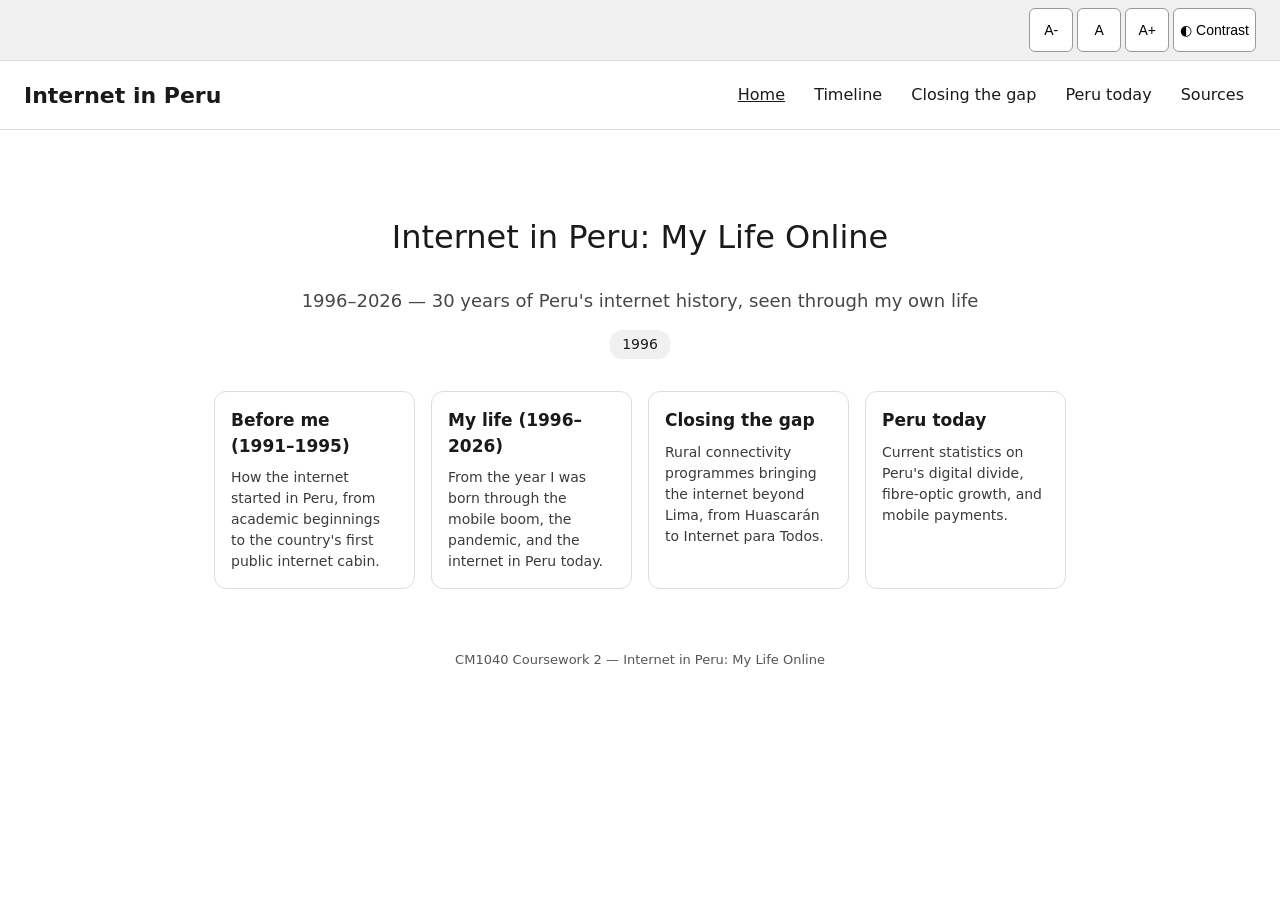
==== index.html @ ed7a1f94 "Build index.html (Home page)" ====
<!DOCTYPE html>
<html lang="en">
<head>
  <meta charset="UTF-8">
  <meta name="viewport" content="width=device-width, initial-scale=1.0">
  <title>Internet in Peru — My Life Online</title>
  <link rel="stylesheet" href="css/style.css">
</head>
<body>

  <div id="accessibility-bar">
    <button id="a11y-font-decrease" aria-label="Decrease font size">A-</button>
    <button id="a11y-font-reset" aria-label="Reset font size">A</button>
    <button id="a11y-font-increase" aria-label="Increase font size">A+</button>
    <button id="a11y-contrast-toggle" aria-label="Toggle high contrast">&#9680; Contrast</button>
  </div>

  <a class="skip-link" href="#main-content">Skip to main content</a>

  <header>
    <h2>Internet in Peru</h2>
    <nav aria-label="Main navigation">
      <a href="index.html" aria-current="page">Home</a>
      <a href="timeline.html">Timeline</a>
      <a href="closing-the-gap.html">Closing the gap</a>
      <a href="peru-today.html">Peru today</a>
      <a href="sources.html">Sources</a>
    </nav>
  </header>

  <main id="main-content">
    <section class="home-hero">
      <h1>Internet in Peru: My Life Online</h1>
      <p class="home-subtitle">1996&ndash;2026 &mdash; 30 years of Peru's internet history, seen through my own life</p>
      <span class="year-badge">1996</span>
    </section>

    <section class="home-cards" aria-label="Explore the site">
      <a class="teaser-card" href="timeline.html">
        <h2>Before me (1991&ndash;1995)</h2>
        <p>How the internet started in Peru, from academic beginnings to the country's first public internet cabin.</p>
      </a>
      <a class="teaser-card" href="timeline.html">
        <h2>My life (1996&ndash;2026)</h2>
        <p>From the year I was born through the mobile boom, the pandemic, and the internet in Peru today.</p>
      </a>
      <a class="teaser-card" href="closing-the-gap.html">
        <h2>Closing the gap</h2>
        <p>Rural connectivity programmes bringing the internet beyond Lima, from Huascar&aacute;n to Internet para Todos.</p>
      </a>
      <a class="teaser-card" href="peru-today.html">
        <h2>Peru today</h2>
        <p>Current statistics on Peru's digital divide, fibre-optic growth, and mobile payments.</p>
      </a>
    </section>
  </main>

  <footer>
    <p>CM1040 Coursework 2 &mdash; Internet in Peru: My Life Online</p>
  </footer>

  <script type="module">
    import { initAccessibilityBar } from "./js/accessibilityBar.js";
    initAccessibilityBar();
  </script>

</body>
</html>
---- css/style.css ----
* {
  box-sizing: border-box;
}

html {
  font-size: 100%; /* 100% = 16px browser default; the stepper changes THIS value */
}

:root {
  --text-color: #1a1a1a;
  --bg-color: #ffffff;
}

body {
  font-family: system-ui, sans-serif;
  font-size: 1rem;      /* 1rem = whatever html's font-size currently is */
  line-height: 1.5;
  color: var(--text-color);
  background-color: var(--bg-color);
  margin: 0;
}

/* High-contrast alternate theme, toggled via accessibilityBar.js */
body.alt-theme {
  --text-color: #ffffff;
  --bg-color: #000000;
}

body.alt-theme a,
body.alt-theme button {
  border-color: #ffffff;
}

body.alt-theme .timeline-event {
  border-color: #ffffff;
}

/* ---------- Accessibility bar ---------- */

#accessibility-bar {
  display: flex;
  justify-content: flex-end;
  gap: 4px;
  padding: 0.5rem 1.5rem;
  background: #f0f0f0;
  border-bottom: 1px solid #ddd;
}

body.alt-theme #accessibility-bar {
  background: #111111;
  border-bottom-color: #ffffff;
}

#accessibility-bar button {
  min-height: 44px;
  min-width: 44px;
  border: 1px solid #999;
  background: #ffffff;
  border-radius: 6px;
  font-size: 0.875rem;
  cursor: pointer;
}

#accessibility-bar button[aria-pressed="true"] {
  background: #1a1a1a;
  color: #ffffff;
}

#accessibility-bar button:focus-visible {
  outline: 2px solid #0057ff;
  outline-offset: 2px;
}

/* ---------- Skip link ---------- */

.sr-only {
  position: absolute;
  width: 1px;
  height: 1px;
  padding: 0;
  margin: -1px;
  overflow: hidden;
  clip: rect(0, 0, 0, 0);
  white-space: nowrap;
  border: 0;
}

.skip-link {
  position: absolute;
  left: -999px;
  top: 0;
  background: #1a1a1a;
  color: #ffffff;
  padding: 0.5rem 1rem;
  z-index: 100;
}
.skip-link:focus {
  left: 0;
}

/* ---------- Header / nav ---------- */

header {
  display: flex;
  justify-content: space-between;
  align-items: center;
  padding: 0.75rem 1.5rem;
  border-bottom: 1px solid #ddd;
}

header h2 {
  font-size: 1.375rem; /* was: browser default (unscaled bug) -- now explicit and scalable */
  margin: 0;
}

nav a {
  display: inline-flex;
  align-items: center;
  min-height: 44px;
  padding: 0 0.75rem;
  color: var(--text-color);
  text-decoration: none;
  font-size: 1rem;
}
nav a:hover,
nav a[aria-current="page"] {
  text-decoration: underline;
}
nav a:focus-visible {
  outline: 2px solid #0057ff;
  outline-offset: 2px;
}

/* ---------- Main content ---------- */

main {
  max-width: 56.25rem; /* ~900px */
  margin: 0 auto;
  padding: 1.5rem;
}

h1 {
  font-size: 2rem; /* was 32px -- now scales with the root */
  font-weight: 500;
}

/* ---------- Home page ---------- */

.home-hero {
  text-align: center;
  padding: 2rem 1rem 1.5rem;
}

.home-subtitle {
  font-size: 1.125rem;
  color: var(--text-color);
  opacity: 0.8;
  margin: 0.5rem 0 1rem;
}

.year-badge {
  display: inline-block;
  font-size: 0.875rem;
  padding: 0.25rem 0.75rem;
  border-radius: 12px;
  background: #f0f0f0;
  color: var(--text-color);
}

body.alt-theme .year-badge {
  background: #222222;
  color: #ffffff;
}

.home-cards {
  display: grid;
  grid-template-columns: repeat(auto-fit, minmax(200px, 1fr));
  gap: 1rem;
  margin-top: 0.5rem;
}

.teaser-card {
  display: block;
  border: 1px solid #ddd;
  border-radius: 12px;
  padding: 1rem;
  text-decoration: none;
  color: inherit;
  min-height: 44px;
}

.teaser-card:hover {
  border-color: #999;
}

.teaser-card:focus-visible {
  outline: 2px solid #0057ff;
  outline-offset: 2px;
}

.teaser-card h2 {
  font-size: 1.0625rem;
  margin: 0 0 0.5rem;
}

.teaser-card p {
  font-size: 0.875rem;
  margin: 0;
  color: var(--text-color);
  opacity: 0.85;
}

body.alt-theme .teaser-card {
  border-color: #ffffff;
}

/* ---------- Timeline filters ---------- */

#timeline-filters {
  display: flex;
  gap: 0.5rem;
  flex-wrap: wrap;
  margin-bottom: 1.5rem;
}

#timeline-filters button {
  min-height: 44px;
  min-width: 44px;
  padding: 0 1rem;
  border-radius: 22px;
  border: 1px solid #999;
  background: #f5f5f5;
  font-size: 0.875rem; /* was 14px */
  cursor: pointer;
}

#timeline-filters button[aria-pressed="true"] {
  background: #1a1a1a;
  color: #ffffff;
  border-color: #1a1a1a;
}

#timeline-filters button:focus-visible {
  outline: 2px solid #0057ff;
  outline-offset: 2px;
}

/* ---------- Timeline events ---------- */

.timeline-event {
  border: 1px solid #ddd;
  border-radius: 8px;
  padding: 1rem;
  margin-bottom: 0.75rem;
}

.timeline-event:focus-visible {
  outline: 2px solid #0057ff;
  outline-offset: 2px;
}

.timeline-event__badge {
  display: inline-block;
  font-size: 0.75rem; /* was 12px */
  padding: 0.125rem 0.625rem;
  border-radius: 12px;
  margin-bottom: 0.5rem;
}

.badge-before-me .timeline-event__badge {
  background: #e8e4da;
  color: #4a4436;
}

.badge-my-life .timeline-event__badge {
  background: #dbeafe;
  color: #1e3a8a;
}

h2.timeline-event__title {
  font-size: 1.125rem; /* was 18px */
  font-weight: 500;
  margin: 0 0 0.5rem;
}

.timeline-event__description {
  font-size: 0.9375rem; /* was 15px */
  margin: 0 0 0.5rem;
}

.timeline-event__citation {
  font-size: 0.75rem; /* was 12px */
  color: #555;
  margin: 0;
}

body.alt-theme .timeline-event__citation {
  color: #cccccc;
}

/* ---------- Footer ---------- */

footer {
  text-align: center;
  font-size: 0.8125rem; /* was 13px */
  color: #555;
  padding: 1.5rem;
}

/* ---------- Responsive ---------- */

@media (max-width: 480px) {
  h1 {
    font-size: 1.625rem; /* was 26px */
  }
  #timeline-filters button {
    font-size: 0.8125rem; /* was 13px */
    padding: 0 0.75rem;
  }
}
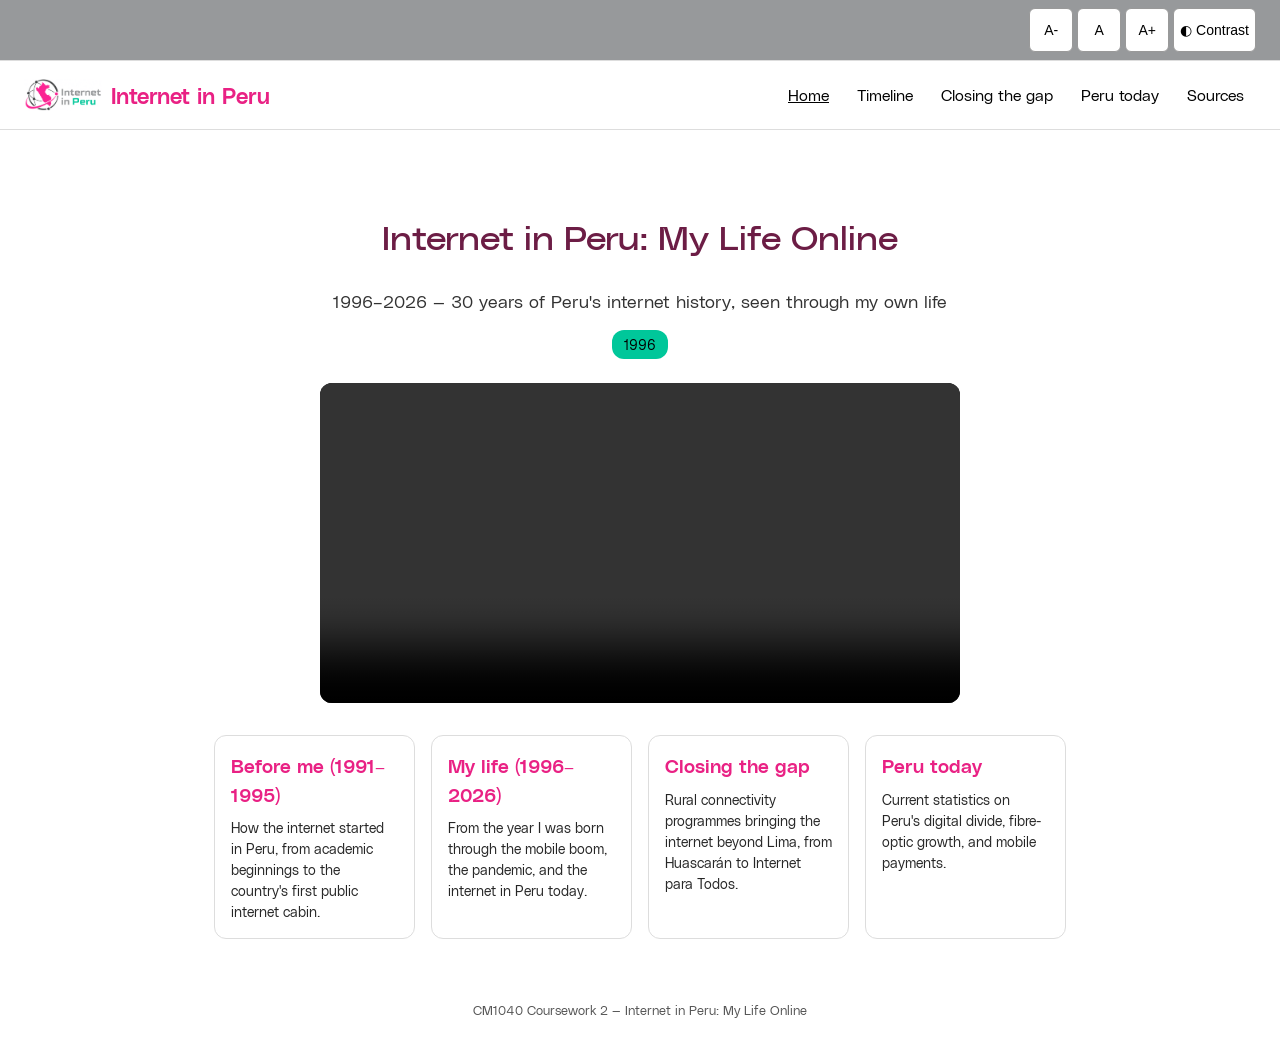
==== commit 234dcf9e: "Self-host licensed PolySans font files" ====
--- a/index.html
+++ b/index.html
@@ -4,6 +4,7 @@
   <meta charset="UTF-8">
   <meta name="viewport" content="width=device-width, initial-scale=1.0">
   <title>Internet in Peru — My Life Online</title>
+  <meta name="description" content="An interactive site tracing the history of the internet in Peru from 1991 to 2026, seen through the author's own life, with a timeline, rural connectivity programmes, and current digital-divide statistics.">
   <link rel="stylesheet" href="css/style.css">
 </head>
 <body>
@@ -18,7 +19,10 @@
   <a class="skip-link" href="#main-content">Skip to main content</a>
 
   <header>
-    <h2>Internet in Peru</h2>
+    <h2 class="site-logo">
+      <img class="site-logo__image" src="img/Logo.png" alt="">
+      <span class="site-logo__text">Internet in Peru</span>
+    </h2>
     <nav aria-label="Main navigation">
       <a href="index.html" aria-current="page">Home</a>
       <a href="timeline.html">Timeline</a>
@@ -35,12 +39,21 @@
       <span class="year-badge">1996</span>
     </section>
 
+    <section class="home-video" aria-label="Introductory video">
+      <h2 class="sr-only">Watch: Peru's internet journey</h2>
+      <video controls preload="metadata" class="home-video__player">
+        <source src="img/Peru_Internet_Journey.mp4" type="video/mp4">
+        Your browser does not support embedded video. You can find this project's video summary in the
+        <code>img</code> folder as <code>Peru_Internet_Journey.mp4</code>.
+      </video>
+    </section>
+
     <section class="home-cards" aria-label="Explore the site">
-      <a class="teaser-card" href="timeline.html">
+      <a class="teaser-card" href="timeline.html?filter=before">
         <h2>Before me (1991&ndash;1995)</h2>
         <p>How the internet started in Peru, from academic beginnings to the country's first public internet cabin.</p>
       </a>
-      <a class="teaser-card" href="timeline.html">
+      <a class="teaser-card" href="timeline.html?filter=during">
         <h2>My life (1996&ndash;2026)</h2>
         <p>From the year I was born through the mobile boom, the pandemic, and the internet in Peru today.</p>
       </a>
--- a/css/style.css
+++ b/css/style.css
@@ -7,12 +7,56 @@
 }
 
 :root {
-  --text-color: #1a1a1a;
+  --text-color: #000000;
   --bg-color: #ffffff;
+
+  /* ---- Brand palette (provided by the client/author) ---- */
+  --color-h1: #6C1D45;       /* Pantone 222 C */
+  --color-h2: #E92184;
+  --color-highlight: #00C79A; /* used as a background chip, not as text-on-white -- see note below */
+  --color-table-shade: #97999B; /* Pantone Cool Gray 7C */
+
+  /* ---- Typography ----
+     Poly Sans is a commercial/licensed typeface (not on Google Fonts).
+     Real font files are self-hosted from /fonts (see @font-face below);
+     the extra names in each list are just a safety-net fallback in case
+     a file ever fails to load. */
+  --font-h1: "PolySans Neutral Wide", "Poly Sans Neutral Wide", "Space Grotesk", sans-serif;
+  --font-h2: "PolySans Median", "Poly Sans Median", "Space Grotesk", sans-serif;
+  --font-h3: "PolySans Slim", "Poly Sans Slim", "Space Grotesk", sans-serif;
+  --font-body: "PolySans Slim", "Poly Sans Slim", "Space Grotesk", sans-serif;
+}
+
+/* Self-hosted Poly Sans files, from the project's /fonts folder.
+   font-weight: 100 900 (a range, not a single number) tells the browser
+   "this one static file covers any weight you ask for", so when other
+   CSS asks for e.g. font-weight: 700, the browser uses this real file
+   instead of trying to fake-bold it. The %20 in each URL is just an
+   escaped space, since the .ttf filenames contain spaces. */
+@font-face {
+  font-family: "PolySans Neutral Wide";
+  src: url("../fonts/PolySans%20Neutral%20Wide.ttf") format("truetype");
+  font-weight: 100 900;
+  font-style: normal;
+  font-display: swap;
+}
+@font-face {
+  font-family: "PolySans Median";
+  src: url("../fonts/PolySans%20Median.ttf") format("truetype");
+  font-weight: 100 900;
+  font-style: normal;
+  font-display: swap;
+}
+@font-face {
+  font-family: "PolySans Slim";
+  src: url("../fonts/PolySans%20Slim.ttf") format("truetype");
+  font-weight: 100 900;
+  font-style: normal;
+  font-display: swap;
 }
 
 body {
-  font-family: system-ui, sans-serif;
+  font-family: var(--font-body);
   font-size: 1rem;      /* 1rem = whatever html's font-size currently is */
   line-height: 1.5;
   color: var(--text-color);
@@ -39,10 +83,11 @@
 
 #accessibility-bar {
   display: flex;
+  flex-wrap: wrap;
   justify-content: flex-end;
   gap: 4px;
   padding: 0.5rem 1.5rem;
-  background: #f0f0f0;
+  background: var(--color-table-shade);
   border-bottom: 1px solid #ddd;
 }
 
@@ -102,15 +147,39 @@
 
 header {
   display: flex;
+  flex-wrap: wrap;
   justify-content: space-between;
   align-items: center;
+  gap: 0.5rem;
   padding: 0.75rem 1.5rem;
   border-bottom: 1px solid #ddd;
+}
+
+header nav {
+  display: flex;
+  flex-wrap: wrap;
+  gap: 0.25rem;
 }
 
 header h2 {
   font-size: 1.375rem; /* was: browser default (unscaled bug) -- now explicit and scalable */
   margin: 0;
+}
+
+.site-logo {
+  display: flex;
+  align-items: center;
+  gap: 0.5rem;
+}
+
+.site-logo__image {
+  height: 2rem;
+  width: auto;
+  display: block;
+}
+
+body.alt-theme .site-logo__image {
+  filter: brightness(0) invert(1); /* keeps the logo visible on the dark high-contrast background */
 }
 
 nav a {
@@ -142,6 +211,338 @@
 h1 {
   font-size: 2rem; /* was 32px -- now scales with the root */
   font-weight: 500;
+  font-family: var(--font-h1);
+  color: var(--color-h1);
+}
+
+/* All h2 headings use the brand pink. Bumped to >=19px + bold wherever
+   a smaller instance existed, so each one qualifies as WCAG "large text"
+   (>=18.66px bold) -- #E92184 on white is ~4.19:1, which passes at the
+   large-text 3:1 threshold but NOT the 4.5:1 required for normal-size
+   text. Do not shrink these back down without re-checking contrast. */
+h2 {
+  font-family: var(--font-h2);
+  color: var(--color-h2);
+  font-weight: 700;
+}
+
+h3 {
+  font-family: var(--font-h3);
+}
+
+/* ---------- Sources: AI transparency note ---------- */
+
+.ai-note {
+  border: 1px solid var(--border-strong, #1a1a1a);
+  border-radius: 8px;
+  padding: 1rem 1.25rem;
+  margin: 1.5rem 0;
+  background: #f9f9f9;
+}
+
+body.alt-theme .ai-note {
+  background: #111111;
+  border-color: #ffffff;
+}
+
+.ai-note h2 {
+  font-size: 1.1875rem; /* bumped from 17px so it qualifies as WCAG large text with the H2 pink */
+  margin: 0 0 0.5rem;
+}
+
+.ai-note p {
+  font-size: 0.9375rem;
+  margin: 0;
+}
+
+/* ---------- Sources: reference list ---------- */
+
+.reference-list {
+  list-style: none;
+  margin: 0 0 1.5rem;
+  padding: 0;
+}
+
+.reference-entry {
+  font-size: 0.9375rem;
+  line-height: 1.5;
+  padding-left: 2rem;
+  text-indent: -2rem;
+  margin-bottom: 0.75rem;
+}
+
+.reference-list--nested {
+  margin-left: 1rem;
+}
+
+.reference-list--nested .reference-entry {
+  font-size: 0.875rem;
+}
+
+.reference-note {
+  font-size: 0.875rem;
+  color: #555;
+  margin: 0 0 1rem;
+}
+
+body.alt-theme .reference-note {
+  color: #cccccc;
+}
+
+main h3 {
+  font-size: 1.1875rem;
+  margin: 1.5rem 0 0.75rem;
+}
+
+/* ---------- Peru today: comparison table ---------- */
+
+.stats-table {
+  width: 100%;
+  border-collapse: collapse;
+  margin-bottom: 1.5rem;
+}
+
+.stats-table caption {
+  text-align: left;
+  font-size: 0.875rem;
+  color: #555;
+  margin-bottom: 0.5rem;
+}
+
+body.alt-theme .stats-table caption {
+  color: #cccccc;
+}
+
+.stats-table th,
+.stats-table td {
+  text-align: left;
+  padding: 0.625rem 0.75rem;
+  border-bottom: 1px solid #ddd;
+  font-size: 0.9375rem;
+}
+
+body.alt-theme .stats-table th,
+body.alt-theme .stats-table td {
+  border-bottom-color: #444;
+}
+
+.stats-table thead th {
+  background: var(--color-table-shade);
+  color: #000000; /* required for contrast on this mid-grey -- do not switch to white text here */
+  font-weight: 600;
+}
+
+body.alt-theme .stats-table thead th {
+  background: #222222;
+}
+
+/* Mobile: table becomes stacked cards, never a compressed table
+   (WCAG 1.4.10 Reflow) -- each row turns into its own block, and each
+   cell shows its column name via the data-label attribute. */
+@media (max-width: 480px) {
+  .stats-table thead {
+    position: absolute;
+    left: -9999px;
+    top: -9999px;
+  }
+
+  .stats-table,
+  .stats-table tbody,
+  .stats-table tr,
+  .stats-table th,
+  .stats-table td {
+    display: block;
+    width: 100%;
+  }
+
+  .stats-table tr {
+    border: 1px solid #ddd;
+    border-radius: 12px;
+    padding: 0.5rem 0.75rem;
+    margin-bottom: 0.75rem;
+  }
+
+  body.alt-theme .stats-table tr {
+    border-color: #ffffff;
+  }
+
+  .stats-table th[scope="row"] {
+    font-size: 1rem;
+    border-bottom: none;
+    padding-bottom: 0.25rem;
+  }
+
+  .stats-table td {
+    border-bottom: none;
+    padding: 0.25rem 0;
+  }
+
+  .stats-table td::before {
+    content: attr(data-label) ": ";
+    font-weight: 600;
+  }
+}
+
+/* ---------- Peru today: highlighted stats ---------- */
+
+#stats-highlights-container {
+  display: grid;
+  grid-template-columns: repeat(auto-fit, minmax(220px, 1fr));
+  gap: 1rem;
+}
+
+.stat-card {
+  border: 2px solid #d1d5db;
+  border-radius: 12px;
+  padding: 1.25rem;
+  text-align: center;
+}
+
+.stat-card__image {
+  display: block;
+  width: 100%;
+  max-width: 280px;
+  height: auto;
+  margin: 0 auto 0.75rem;
+  border-radius: 8px;
+}
+
+body.alt-theme .stat-card {
+  border-color: #ffffff;
+}
+
+.stat-card__value {
+  display: inline-block;
+  font-size: 1.75rem;
+  font-weight: 700;
+  margin: 0 0 0.375rem;
+  padding: 0.25rem 0.875rem;
+  border-radius: 12px;
+  background: var(--color-highlight);
+  color: #000000; /* #00C79A is too light for text-on-white (~2.2:1) -- used as a
+                      background chip with black text instead, which passes at ~9.6:1 */
+}
+
+.stat-card__label {
+  font-size: 0.9375rem;
+  margin: 0 0 0.375rem;
+}
+
+.stat-card__detail {
+  font-size: 0.8125rem;
+  color: #555;
+  margin: 0 0 0.5rem;
+}
+
+body.alt-theme .stat-card__detail {
+  color: #cccccc;
+}
+
+.stat-card__citation {
+  font-size: 0.75rem;
+  color: #555;
+  margin: 0;
+}
+
+body.alt-theme .stat-card__citation {
+  color: #cccccc;
+}
+
+/* ---------- Intro text ---------- */
+
+.intro-text {
+  max-width: 45rem; /* ~720px, per design spec */
+  margin: 0 auto 1.5rem;
+}
+
+/* ---------- Closing the gap: programme cards ---------- */
+
+#programs-list {
+  display: grid;
+  grid-template-columns: repeat(auto-fit, minmax(220px, 1fr));
+  gap: 1rem;
+}
+
+.program-card {
+  border: 1px solid #ddd;
+  border-radius: 12px;
+  padding: 1rem;
+}
+
+.program-card__image {
+  display: block;
+  width: 100%;
+  max-width: 320px;
+  height: auto;
+  border-radius: 8px;
+  margin-bottom: 0.75rem;
+}
+
+.program-card__status {
+  display: inline-block;
+  font-size: 0.6875rem;
+  font-weight: 600;
+  text-transform: uppercase;
+  letter-spacing: 0.03em;
+  padding: 0.125rem 0.5rem;
+  border-radius: 10px;
+  margin: 0 0.375rem 0.5rem 0;
+}
+
+.program-card--foundational .program-card__status {
+  background: #e8e4da;
+  color: #4a4436;
+}
+
+.program-card--recent .program-card__status {
+  background: #dbeafe;
+  color: #1e3a8a;
+}
+
+.program-card:focus-visible {
+  outline: 2px solid #0057ff;
+  outline-offset: 2px;
+}
+
+body.alt-theme .program-card {
+  border-color: #ffffff;
+}
+
+.program-card__year {
+  display: inline-block;
+  font-size: 0.75rem;
+  padding: 0.125rem 0.625rem;
+  border-radius: 12px;
+  background: #f0f0f0;
+  margin-bottom: 0.5rem;
+}
+
+body.alt-theme .program-card__year {
+  background: #222222;
+  color: #ffffff;
+}
+
+.program-card__title {
+  font-size: 1.1875rem; /* bumped from 18px so it qualifies as WCAG large text with the H2 pink */
+  margin: 0 0 0.5rem;
+}
+
+.program-card__entity,
+.program-card__regions,
+.program-card__scope,
+.program-card__notes {
+  font-size: 0.9375rem;
+  margin: 0 0 0.5rem;
+}
+
+.program-card__citation {
+  font-size: 0.75rem;
+  color: #555;
+  margin: 0;
+}
+
+body.alt-theme .program-card__citation {
+  color: #cccccc;
 }
 
 /* ---------- Home page ---------- */
@@ -149,6 +550,19 @@
 .home-hero {
   text-align: center;
   padding: 2rem 1rem 1.5rem;
+}
+
+.home-video {
+  max-width: 40rem;
+  margin: 0 auto 2rem;
+}
+
+.home-video__player {
+  display: block;
+  width: 100%;
+  height: auto;
+  border-radius: 12px;
+  background: #000000;
 }
 
 .home-subtitle {
@@ -161,9 +575,10 @@
 .year-badge {
   display: inline-block;
   font-size: 0.875rem;
+  font-weight: 700;
   padding: 0.25rem 0.75rem;
   border-radius: 12px;
-  background: #f0f0f0;
+  background: var(--color-highlight);
   color: var(--text-color);
 }
 
@@ -199,7 +614,7 @@
 }
 
 .teaser-card h2 {
-  font-size: 1.0625rem;
+  font-size: 1.1875rem; /* bumped from 17px so it qualifies as WCAG large text with the H2 pink */
   margin: 0 0 0.5rem;
 }
 
@@ -247,11 +662,42 @@
 
 /* ---------- Timeline events ---------- */
 
+/* Visual timeline rail: a vertical line with a dot per event, adapting
+   the wireframe's horizontal line-and-dot concept to the real content,
+   which is a scrollable list of cards rather than a single-point slider. */
+#timeline-events {
+  position: relative;
+  padding-left: 1.75rem;
+}
+
+#timeline-events::before {
+  content: "";
+  position: absolute;
+  top: 0.5rem;
+  bottom: 0.5rem;
+  left: 0.4375rem;
+  width: 2px;
+  background: var(--color-h1);
+}
+
 .timeline-event {
+  position: relative;
   border: 1px solid #ddd;
   border-radius: 8px;
   padding: 1rem;
   margin-bottom: 0.75rem;
+}
+
+.timeline-event::before {
+  content: "";
+  position: absolute;
+  left: -1.5625rem;
+  top: 1.25rem;
+  width: 10px;
+  height: 10px;
+  border-radius: 50%;
+  background: var(--color-highlight);
+  border: 2px solid var(--bg-color);
 }
 
 .timeline-event:focus-visible {
@@ -278,8 +724,8 @@
 }
 
 h2.timeline-event__title {
-  font-size: 1.125rem; /* was 18px */
-  font-weight: 500;
+  font-size: 1.1875rem; /* bumped from 18px so it qualifies as WCAG large text with the H2 pink */
+  font-weight: 700; /* was 500 -- must be bold to count as "large text" at this size */
   margin: 0 0 0.5rem;
 }
 
@@ -292,6 +738,15 @@
   font-size: 0.75rem; /* was 12px */
   color: #555;
   margin: 0;
+}
+
+.timeline-event__image {
+  display: block;
+  width: 100%;
+  max-width: 320px;
+  height: auto;
+  border-radius: 8px;
+  margin-bottom: 0.75rem;
 }
 
 body.alt-theme .timeline-event__citation {
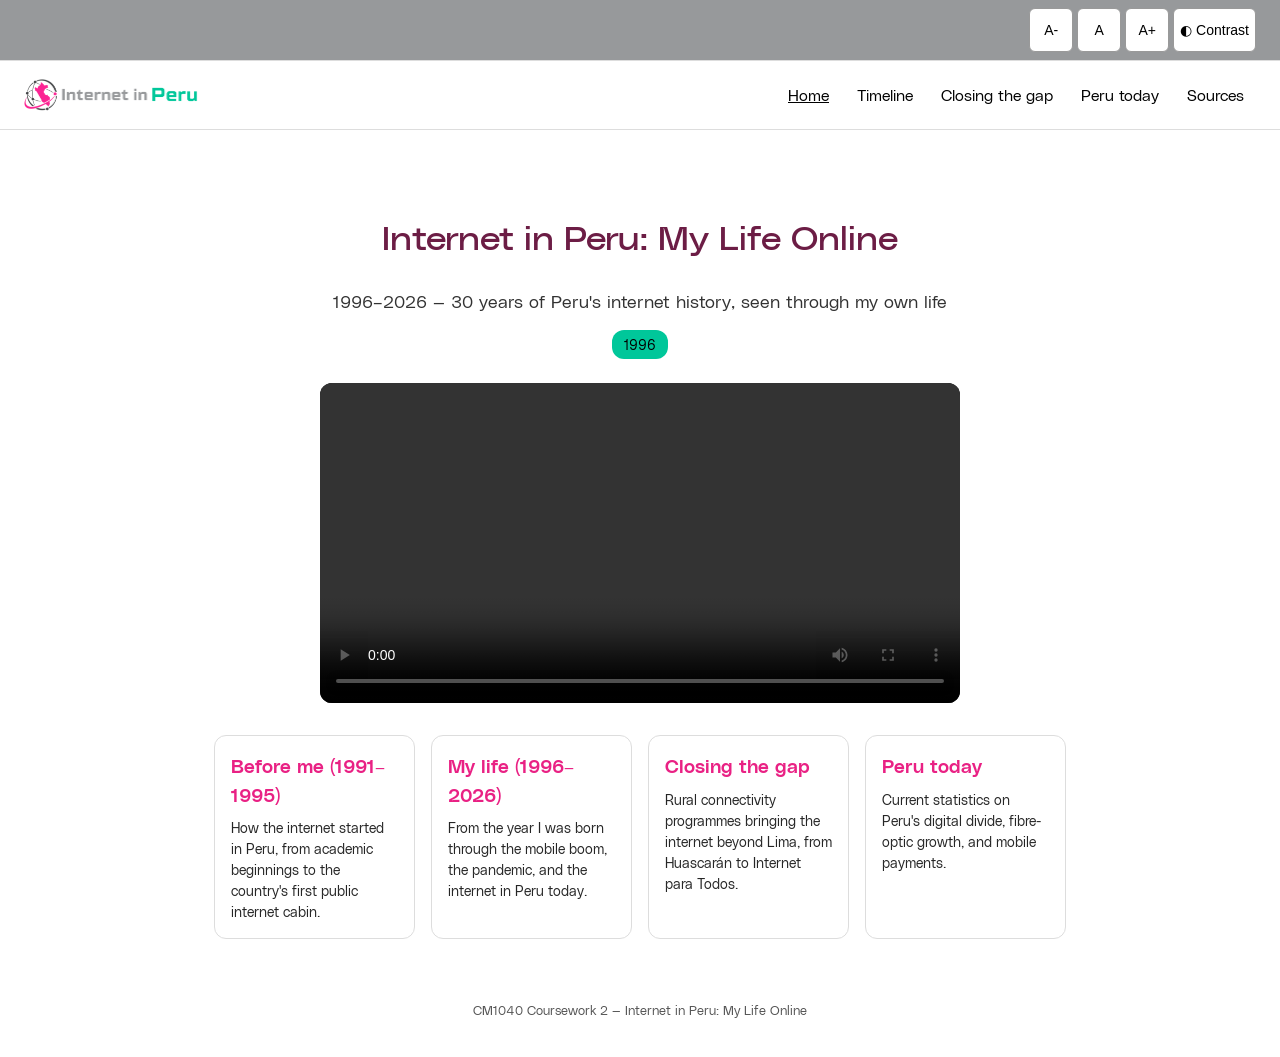
==== commit 0d4b4557: "Logo-only header (files re-shared), darker table header for accessible white text" ====
--- a/index.html
+++ b/index.html
@@ -20,8 +20,7 @@
 
   <header>
     <h2 class="site-logo">
-      <img class="site-logo__image" src="img/Logo.png" alt="">
-      <span class="site-logo__text">Internet in Peru</span>
+      <img class="site-logo__image" src="img/Logo.png" alt="Internet in Peru">
     </h2>
     <nav aria-label="Main navigation">
       <a href="index.html" aria-current="page">Home</a>
--- a/css/style.css
+++ b/css/style.css
@@ -327,8 +327,10 @@
 }
 
 .stats-table thead th {
-  background: var(--color-table-shade);
-  color: #000000; /* required for contrast on this mid-grey -- do not switch to white text here */
+  background: #53565A; /* Pantone Cool Gray 11C -- a darker shade of your Cool Gray 7C,
+                           chosen so white text passes contrast (7.4:1); the original 7C
+                           only gives ~2.9:1 with white text, which fails WCAG AA */
+  color: #ffffff;
   font-weight: 600;
 }
 
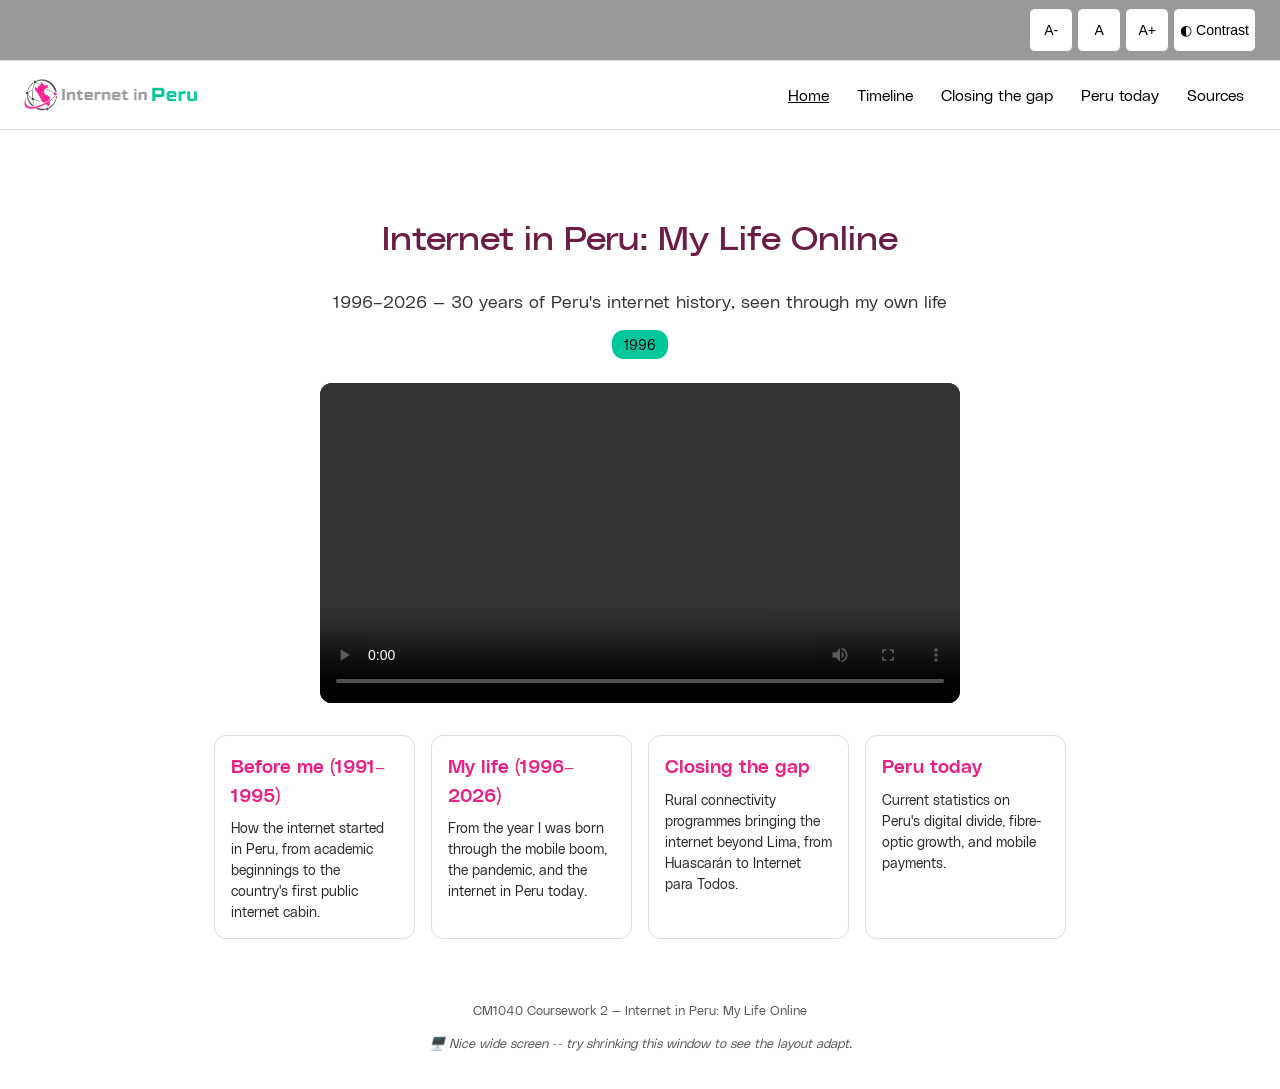
==== commit 3baeabfd: "Final visual/accessibility polish and dynamic chart extension - Logo-only header (image with accessi" ====
--- a/index.html
+++ b/index.html
@@ -20,7 +20,7 @@
 
   <header>
     <h2 class="site-logo">
-      <img class="site-logo__image" src="img/Logo.png" alt="Internet in Peru">
+      <img class="site-logo__image" src="img/Logo.png" alt="Internet in Peru" width="5700" height="1022">
     </h2>
     <nav aria-label="Main navigation">
       <a href="index.html" aria-current="page">Home</a>
@@ -69,11 +69,14 @@
 
   <footer>
     <p>CM1040 Coursework 2 &mdash; Internet in Peru: My Life Online</p>
+    <p id="width-easter-egg" class="width-easter-egg"></p>
   </footer>
 
   <script type="module">
     import { initAccessibilityBar } from "./js/accessibilityBar.js";
+    import { initWidthEasterEgg } from "./js/easterEgg.js";
     initAccessibilityBar();
+    initWidthEasterEgg();
   </script>
 
 </body>
--- a/css/style.css
+++ b/css/style.css
@@ -1,3 +1,4 @@
+
 * {
   box-sizing: border-box;
 }
@@ -35,21 +36,24 @@
    escaped space, since the .ttf filenames contain spaces. */
 @font-face {
   font-family: "PolySans Neutral Wide";
-  src: url("../fonts/PolySans%20Neutral%20Wide.ttf") format("truetype");
+  src: url("../fonts/PolySans%20Neutral%20Wide.woff2") format("woff2"),
+       url("../fonts/PolySans%20Neutral%20Wide.ttf") format("truetype");
   font-weight: 100 900;
   font-style: normal;
   font-display: swap;
 }
 @font-face {
   font-family: "PolySans Median";
-  src: url("../fonts/PolySans%20Median.ttf") format("truetype");
+  src: url("../fonts/PolySans%20Median.woff2") format("woff2"),
+       url("../fonts/PolySans%20Median.ttf") format("truetype");
   font-weight: 100 900;
   font-style: normal;
   font-display: swap;
 }
 @font-face {
   font-family: "PolySans Slim";
-  src: url("../fonts/PolySans%20Slim.ttf") format("truetype");
+  src: url("../fonts/PolySans%20Slim.woff2") format("woff2"),
+       url("../fonts/PolySans%20Slim.ttf") format("truetype");
   font-weight: 100 900;
   font-style: normal;
   font-display: swap;
@@ -348,6 +352,12 @@
     top: -9999px;
   }
 
+  .stats-table caption {
+    display: block;
+    width: 100%;
+    text-align: left;
+  }
+
   .stats-table,
   .stats-table tbody,
   .stats-table tr,
@@ -404,9 +414,33 @@
   display: block;
   width: 100%;
   max-width: 280px;
-  height: auto;
+  height: auto; /* preserves each image's real proportions -- no forced crop */
   margin: 0 auto 0.75rem;
   border-radius: 8px;
+}
+
+.fibre-chart-figure {
+  margin: 0 0 0.75rem;
+}
+
+.fibre-chart {
+  display: block;
+  width: 100%;
+  height: auto;
+}
+
+.fibre-chart text {
+  font-family: var(--font-body);
+}
+
+.fibre-chart-figure__caption {
+  font-size: 0.6875rem;
+  color: #555;
+  margin-top: 0.25rem;
+}
+
+body.alt-theme .fibre-chart-figure__caption {
+  color: #cccccc;
 }
 
 body.alt-theme .stat-card {
@@ -475,7 +509,12 @@
   display: block;
   width: 100%;
   max-width: 320px;
-  height: auto;
+  height: 220px; /* fixed height so every card's image area looks consistent;
+                     tall images (like the Huascaran clipping) crop from the
+                     bottom, keeping the top visible -- the lightbox button
+                     still opens the full, uncropped original */
+  object-fit: cover;
+  object-position: top;
   border-radius: 8px;
   margin-bottom: 0.75rem;
 }
@@ -746,7 +785,7 @@
   display: block;
   width: 100%;
   max-width: 320px;
-  height: auto;
+  height: auto; /* preserves each image's real proportions -- no forced crop */
   border-radius: 8px;
   margin-bottom: 0.75rem;
 }
@@ -764,6 +803,11 @@
   padding: 1.5rem;
 }
 
+.width-easter-egg {
+  margin-top: 0.5rem;
+  font-style: italic;
+}
+
 /* ---------- Responsive ---------- */
 
 @media (max-width: 480px) {
@@ -775,3 +819,74 @@
     padding: 0 0.75rem;
   }
 }
+
+/* ---------- Zoomable images (click to enlarge) ---------- */
+
+.zoomable-trigger {
+  display: block;
+  width: 100%;
+  padding: 0;
+  border: none;
+  background: none;
+  cursor: zoom-in;
+  position: relative;
+}
+
+.zoomable-trigger:focus-visible {
+  outline: 2px solid #0057ff;
+  outline-offset: 2px;
+}
+
+.zoomable-trigger::after {
+  content: "Click to enlarge";
+  position: absolute;
+  bottom: 0.5rem;
+  right: 0.5rem;
+  background: rgba(0, 0, 0, 0.7);
+  color: #ffffff;
+  font-size: 0.6875rem;
+  padding: 0.125rem 0.5rem;
+  border-radius: 10px;
+  pointer-events: none;
+}
+
+.lightbox-dialog {
+  border: none;
+  border-radius: 12px;
+  padding: 0;
+  max-width: min(90vw, 900px);
+  max-height: 90vh;
+  background: #000000;
+}
+
+.lightbox-dialog::backdrop {
+  background: rgba(0, 0, 0, 0.8);
+}
+
+.lightbox-dialog__image {
+  display: block;
+  width: 100%;
+  height: auto;
+  max-height: 90vh;
+  object-fit: contain;
+}
+
+.lightbox-dialog__close {
+  position: absolute;
+  top: 0.5rem;
+  right: 0.5rem;
+  width: 44px;
+  height: 44px;
+  border-radius: 50%;
+  border: none;
+  background: rgba(255, 255, 255, 0.9);
+  color: #000000;
+  font-size: 1.5rem;
+  line-height: 1;
+  cursor: pointer;
+}
+
+.lightbox-dialog__close:focus-visible {
+  outline: 2px solid #0057ff;
+  outline-offset: 2px;
+}
